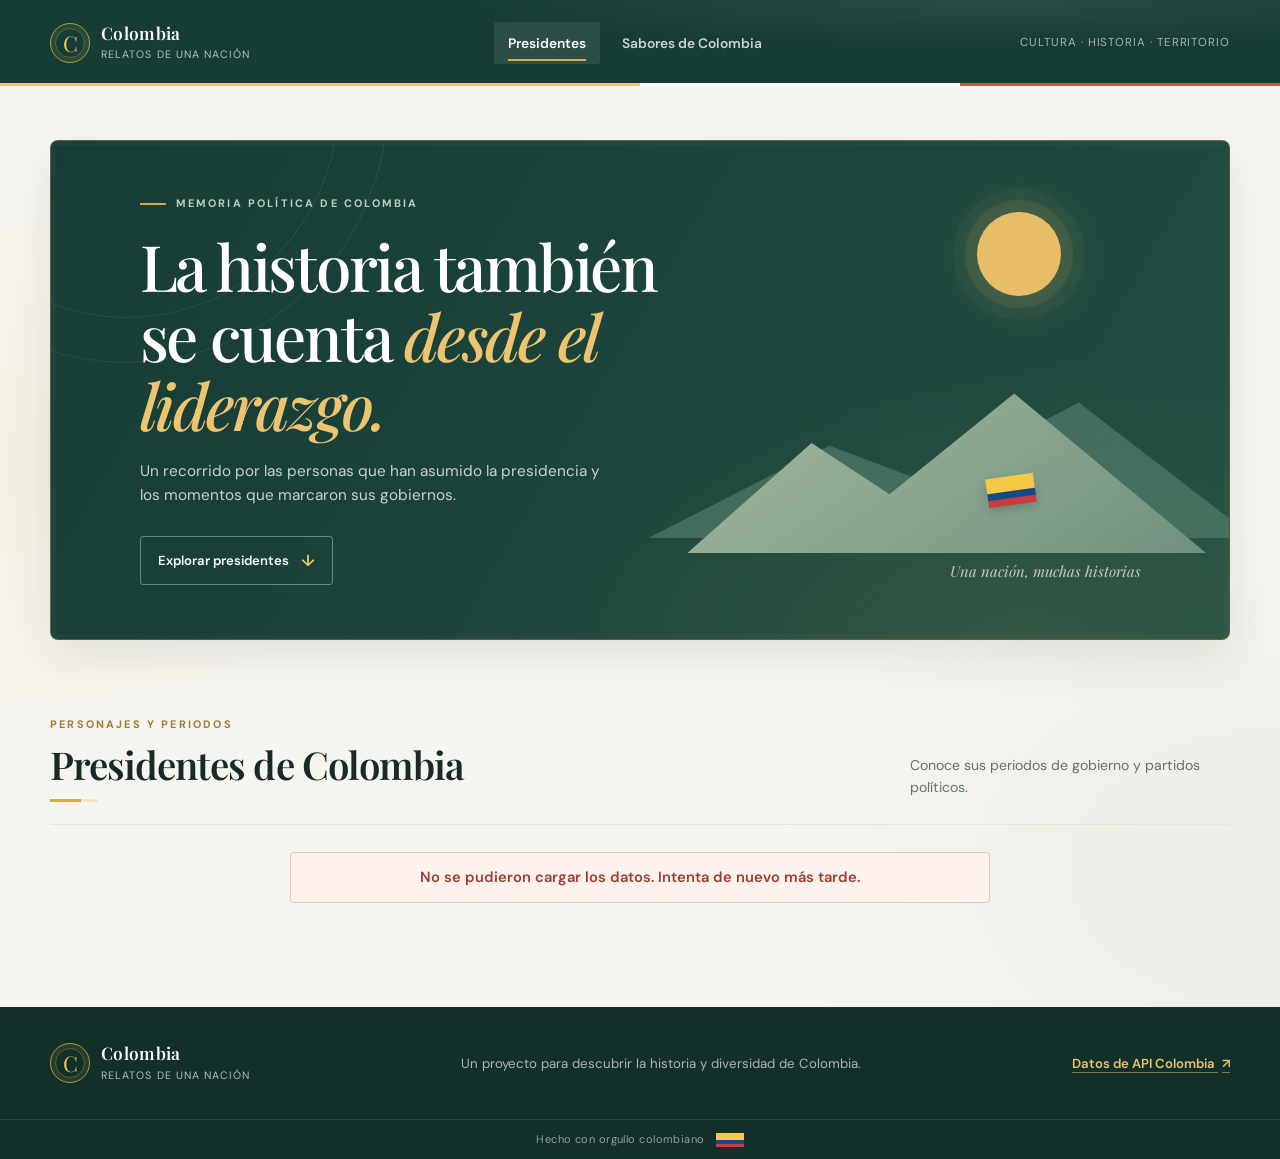
==== index.html @ 1d995907 "feat:" ====
<!DOCTYPE html>
<html lang="es">
<head>
  <meta charset="UTF-8">
  <meta name="viewport" content="width=device-width, initial-scale=1.0">
  <title>Presidentes de Colombia</title>
  <link rel="stylesheet" href="css/style.css">
</head>
<body>

  <header class="encabezado">
    <div class="barra-superior">
      <a class="marca" href="index.html" aria-label="Mini Portal de Colombia, inicio">
        <span class="marca-icono" aria-hidden="true">C</span>
        <span><strong>Colombia</strong><small>Relatos de una nación</small></span>
      </a>
      <nav class="menu" aria-label="Navegación principal">
        <a href="index.html" class="activo" aria-current="page">Presidentes</a>
        <a href="sabores.html">Sabores de Colombia</a>
      </nav>
      <span class="encabezado-detalle">Cultura · Historia · Territorio</span>
    </div>
  </header>

  <main class="principal">
    <section class="intro">
      <div class="intro-contenido">
        <p class="sobretitulo"><span></span> MEMORIA POLÍTICA DE COLOMBIA</p>
        <h1>La historia también se cuenta <em>desde el liderazgo.</em></h1>
        <p class="intro-descripcion">Un recorrido por las personas que han asumido la presidencia y los momentos que marcaron sus gobiernos.</p>
        <a class="enlace-recorrido" href="#contenedor">Explorar presidentes <span aria-hidden="true">↓</span></a>
      </div>
      <div class="intro-ilustracion" aria-hidden="true">
        <div class="sol"></div>
        <div class="montana montana-atras"></div>
        <div class="montana montana-frente"></div>
        <div class="bandera"><span></span><span></span><span></span></div>
        <p>Una nación, muchas historias</p>
      </div>
    </section>

    <section class="listado" aria-labelledby="titulo-listado">
      <div class="listado-encabezado">
        <div>
          <p class="sobretitulo">PERSONAJES Y PERIODOS</p>
          <h2 id="titulo-listado">Presidentes de Colombia</h2>
        </div>
        <p class="listado-nota">Conoce sus periodos de gobierno y partidos políticos.</p>
      </div>
      <p id="mensaje" class="mensaje" role="status" aria-live="polite"></p>
      <p id="resumen" class="resumen"></p>

      <section id="contenedor" class="grilla" aria-label="Listado de presidentes"></section>
    </section>
  </main>

  <footer class="pie">
    <div class="pie-contenido">
      <a class="marca marca-pie" href="index.html">
        <span class="marca-icono" aria-hidden="true">C</span>
        <span><strong>Colombia</strong><small>Relatos de una nación</small></span>
      </a>
      <p>Un proyecto para descubrir la historia y diversidad de Colombia.</p>
      <a class="fuente" href="https://api-colombia.com/" target="_blank" rel="noopener noreferrer">Datos de API Colombia <span aria-hidden="true">↗</span></a>
    </div>
    <div class="pie-final"><span>Hecho con orgullo colombiano</span><span class="tricolor" aria-hidden="true"></span></div>
  </footer>

  <script src="script.js"></script>
</body>
</html>
---- css/style.css ----
@import url("https://fonts.googleapis.com/css2?family=DM+Sans:wght@400;500;600;700&family=Playfair+Display:wght@500;600;700&display=swap");

:root {
  color-scheme: light;
  --tinta: #172a27;
  --tinta-suave: #61716c;
  --bosque: #173c35;
  --bosque-claro: #24574b;
  --dorado: #d7a84e;
  --crema: #f7f5ef;
  --papel: #fffefa;
  --linea: #e8e4da;
  --sombra: 0 18px 48px rgba(30, 48, 41, 0.1);
}

* {
  box-sizing: border-box;
  margin: 0;
  padding: 0;
}

html {
  scroll-behavior: smooth;
}

body {
  min-width: 320px;
  min-height: 100vh;
  display: flex;
  flex-direction: column;
  background:
    radial-gradient(ellipse at 0% 40%, rgba(215, 168, 78, 0.075), transparent 29rem),
    radial-gradient(ellipse at 100% 75%, rgba(36, 87, 75, 0.055), transparent 32rem),
    var(--crema);
  color: var(--tinta);
  font-family: "DM Sans", "Segoe UI", sans-serif;
  line-height: 1.6;
  -webkit-font-smoothing: antialiased;
}

a {
  color: inherit;
}

a:focus-visible {
  outline: 3px solid var(--dorado);
  outline-offset: 4px;
}

.encabezado {
  position: relative;
  z-index: 1;
  background:
    radial-gradient(ellipse at 78% 0%, rgba(255, 255, 255, 0.08), transparent 38%),
    var(--bosque);
  color: #fff;
}

.encabezado::after {
  position: absolute;
  right: 0;
  bottom: 0;
  left: 0;
  height: 3px;
  background: linear-gradient(90deg, #f3c84b 0 50%, #fff 50% 75%, #d54b45 75%);
  content: "";
}

.barra-superior {
  width: min(1180px, calc(100% - 48px));
  min-height: 86px;
  margin: 0 auto;
  display: flex;
  align-items: center;
  justify-content: space-between;
  gap: 32px;
}

.marca {
  display: inline-flex;
  align-items: center;
  gap: 11px;
  color: inherit;
  text-decoration: none;
}

.marca-icono {
  position: relative;
  width: 40px;
  height: 40px;
  display: grid;
  place-items: center;
  border: 1px solid rgba(243, 200, 75, 0.7);
  border-radius: 50%;
  color: #f3c84b;
  font-family: "Playfair Display", Georgia, serif;
  font-size: 1.35rem;
  box-shadow: inset 0 0 0 4px rgba(243, 200, 75, 0.09);
}

.marca-icono::after {
  position: absolute;
  inset: 4px;
  border: 1px solid rgba(243, 200, 75, 0.32);
  border-radius: 50%;
  content: "";
}

.marca strong,
.marca small {
  display: block;
}

.marca strong {
  font-family: "Playfair Display", Georgia, serif;
  font-size: 1.08rem;
  font-weight: 600;
  letter-spacing: 0.02em;
  line-height: 1.2;
}

.marca small {
  margin-top: 3px;
  color: rgba(255, 255, 255, 0.68);
  font-size: 0.67rem;
  letter-spacing: 0.1em;
  text-transform: uppercase;
}

.menu {
  align-self: stretch;
  display: flex;
  align-items: center;
  gap: 8px;
}

.menu a {
  position: relative;
  padding: 10px 14px;
  border-radius: 3px;
  color: rgba(255, 255, 255, 0.78);
  font-size: 0.86rem;
  font-weight: 600;
  text-decoration: none;
  transition: color 180ms ease, background 180ms ease;
}

.menu a:hover,
.menu a.activo {
  background: rgba(255, 255, 255, 0.09);
  color: #fff;
}

.menu a.activo::after {
  position: absolute;
  right: 14px;
  bottom: 3px;
  left: 14px;
  height: 2px;
  background: var(--dorado);
  content: "";
}

.encabezado-detalle {
  color: rgba(255, 255, 255, 0.62);
  font-size: 0.72rem;
  letter-spacing: 0.08em;
  text-transform: uppercase;
}

.principal {
  width: min(1180px, calc(100% - 48px));
  flex: 1;
  margin: 0 auto;
  padding: 54px 0 80px;
}

.intro {
  position: relative;
  min-height: 385px;
  overflow: hidden;
  display: grid;
  grid-template-columns: 1.12fr 0.88fr;
  align-items: center;
  margin-bottom: 76px;
  padding: 54px 7.5%;
  border: 1px solid rgba(234, 196, 110, 0.25);
  border-radius: 8px;
  background:
    radial-gradient(ellipse at 82% 100%, rgba(216, 173, 92, 0.12), transparent 40%),
    linear-gradient(120deg, #173c35, #204d42);
  box-shadow: var(--sombra), inset 0 0 0 5px rgba(255, 255, 255, 0.025);
  color: #fff;
}

.intro::before,
.intro::after {
  position: absolute;
  border: 1px solid rgba(255, 255, 255, 0.08);
  border-radius: 50%;
  content: "";
  pointer-events: none;
}

.intro::before {
  width: 420px;
  height: 420px;
  top: -245px;
  left: -135px;
}

.intro::after {
  width: 520px;
  height: 520px;
  top: -300px;
  left: -185px;
}

.intro-contenido {
  position: relative;
  z-index: 1;
  max-width: 580px;
}

.sobretitulo {
  color: #bbd0c4;
  font-size: 0.68rem;
  font-weight: 700;
  letter-spacing: 0.2em;
}

.intro .sobretitulo {
  display: flex;
  align-items: center;
  gap: 10px;
  margin-bottom: 19px;
}

.intro .sobretitulo span {
  width: 26px;
  height: 2px;
  background: var(--dorado);
}

.intro h1 {
  max-width: 620px;
  font-family: "Playfair Display", Georgia, serif;
  font-size: clamp(2.5rem, 5vw, 4.25rem);
  font-weight: 500;
  letter-spacing: -0.035em;
  line-height: 1.08;
}

.intro h1 em {
  color: #edc46f;
  font-weight: 500;
}

.intro-descripcion {
  max-width: 470px;
  margin-top: 20px;
  color: rgba(255, 255, 255, 0.76);
  font-size: 0.96rem;
}

.enlace-recorrido {
  display: inline-flex;
  align-items: center;
  gap: 12px;
  margin-top: 28px;
  padding: 11px 17px;
  border: 1px solid rgba(255, 255, 255, 0.36);
  border-radius: 3px;
  color: #fff;
  font-size: 0.82rem;
  font-weight: 600;
  text-decoration: none;
  transition: background 180ms ease, border-color 180ms ease;
}

.enlace-recorrido:hover {
  border-color: var(--dorado);
  background: rgba(255, 255, 255, 0.08);
}

.enlace-recorrido span {
  color: #edc46f;
  font-size: 1rem;
}

.intro-ilustracion {
  position: relative;
  min-height: 255px;
  align-self: stretch;
}

.intro-ilustracion::before {
  position: absolute;
  top: 12%;
  left: 12%;
  width: 5px;
  height: 5px;
  border-radius: 50%;
  background: rgba(255, 255, 255, 0.85);
  box-shadow:
    54px 34px 0 -1px rgba(255, 255, 255, 0.65),
    132px 4px 0 -1px rgba(255, 255, 255, 0.55),
    192px 52px 0 -2px rgba(255, 255, 255, 0.75),
    236px 18px 0 -1px rgba(255, 255, 255, 0.55);
}

.sol {
  position: absolute;
  top: 17px;
  right: 18%;
  width: 84px;
  height: 84px;
  border-radius: 50%;
  background: #e8bd68;
  box-shadow:
    0 0 0 12px rgba(232, 189, 104, 0.08),
    0 0 0 24px rgba(232, 189, 104, 0.04),
    0 0 60px rgba(232, 189, 104, 0.24);
}

.montana {
  position: absolute;
  right: -15%;
  bottom: 32px;
  width: 118%;
  height: 160px;
  clip-path: polygon(0 100%, 24% 31%, 39% 63%, 63% 0, 100% 100%);
}

.montana-atras {
  right: -26%;
  bottom: 47px;
  width: 138%;
  background: #588170;
  opacity: 0.62;
  clip-path: polygon(0 100%, 30% 42%, 46% 65%, 71% 15%, 100% 100%);
}

.montana-frente {
  background: linear-gradient(145deg, #a5b99d, #6f9180);
}

.bandera {
  position: absolute;
  right: 24%;
  bottom: 80px;
  z-index: 1;
  width: 48px;
  height: 29px;
  transform: rotate(-8deg);
  filter: drop-shadow(0 4px 5px rgba(15, 33, 28, 0.2));
}

.bandera span {
  display: block;
  height: 50%;
  background: #f4c744;
}

.bandera span:nth-child(2),
.bandera span:nth-child(3) {
  height: 25%;
  background: #17488a;
}

.bandera span:nth-child(3) {
  background: #c83c3b;
}

.intro-ilustracion > p {
  position: absolute;
  right: 0;
  bottom: 2px;
  color: rgba(255, 255, 255, 0.7);
  font-family: "Playfair Display", Georgia, serif;
  font-size: 0.93rem;
  font-style: italic;
}

.listado-encabezado {
  display: flex;
  align-items: end;
  justify-content: space-between;
  gap: 24px;
  margin-bottom: 27px;
  padding-bottom: 22px;
  border-bottom: 1px solid var(--linea);
}

.listado-encabezado .sobretitulo {
  margin-bottom: 7px;
  color: #a17b36;
}

.listado-encabezado h2 {
  color: var(--tinta);
  font-family: "Playfair Display", Georgia, serif;
  font-size: clamp(1.8rem, 3vw, 2.45rem);
  font-weight: 600;
  letter-spacing: -0.025em;
  line-height: 1.2;
}

.listado-encabezado h2::after {
  width: 48px;
  height: 3px;
  display: block;
  margin-top: 12px;
  background: linear-gradient(90deg, var(--dorado) 0 65%, rgba(215, 168, 78, 0.2) 65%);
  content: "";
}

.listado-nota {
  max-width: 320px;
  padding-bottom: 3px;
  color: var(--tinta-suave);
  font-size: 0.88rem;
}

.mensaje {
  margin: 18px 0 24px;
  color: var(--bosque-claro);
  font-size: 0.92rem;
  font-weight: 600;
  text-align: center;
}

.mensaje:empty {
  display: none;
}

.mensaje.cargando::before {
  width: 17px;
  height: 17px;
  display: inline-block;
  margin-right: 10px;
  border: 2px solid #d5dfd6;
  border-top-color: var(--bosque-claro);
  border-radius: 50%;
  animation: girar 800ms linear infinite;
  content: "";
  vertical-align: -4px;
}

.mensaje.error {
  max-width: 700px;
  margin-right: auto;
  margin-left: auto;
  padding: 13px 18px;
  border: 1px solid #e6c6bd;
  border-radius: 4px;
  background: #fff2ee;
  color: #9c3d31;
}

.resumen {
  width: fit-content;
  margin: 0 auto 24px;
  padding: 7px 15px;
  border: 1px solid #e6d5ad;
  border-radius: 999px;
  background: #fbf3df;
  color: #795e2c;
  font-size: 0.8rem;
  font-weight: 700;
}

.resumen:empty {
  display: none;
}

.grilla {
  display: grid;
  grid-template-columns: repeat(auto-fill, minmax(245px, 1fr));
  gap: 23px;
}

.tarjeta {
  position: relative;
  overflow: hidden;
  display: flex;
  flex-direction: column;
  border: 1px solid var(--linea);
  border-radius: 7px;
  background: var(--papel);
  box-shadow: 0 5px 18px rgba(30, 48, 41, 0.045);
  transition: transform 220ms ease, box-shadow 220ms ease, border-color 220ms ease;
}

.tarjeta::before {
  position: absolute;
  top: 0;
  right: 0;
  left: 0;
  z-index: 2;
  height: 3px;
  background: linear-gradient(90deg, #f3c84b, #d7a84e 55%, #c83c3b);
  content: "";
}

.tarjeta::after {
  position: absolute;
  top: 3px;
  right: 0;
  left: 0;
  z-index: 1;
  height: 100px;
  background: linear-gradient(180deg, rgba(18, 47, 42, 0.18), transparent);
  content: "";
  pointer-events: none;
}

.tarjeta:hover {
  transform: translateY(-5px);
  border-color: #d7c9a9;
  box-shadow: 0 17px 32px rgba(30, 48, 41, 0.12);
}

.tarjeta img {
  width: 100%;
  height: 220px;
  display: block;
  object-fit: cover;
  background: #e9e7df;
  filter: saturate(0.88);
  transition: filter 240ms ease, transform 350ms ease;
}

.tarjeta:hover img {
  transform: scale(1.035);
  filter: saturate(1.08);
}

.tarjeta-cuerpo {
  flex: 1;
  display: flex;
  flex-direction: column;
  align-items: flex-start;
  gap: 9px;
  padding: 20px;
}

.tarjeta-cuerpo::before {
  width: 30px;
  height: 2px;
  display: block;
  background: var(--dorado);
  content: "";
}

.tarjeta h3 {
  color: var(--tinta);
  font-family: "Playfair Display", Georgia, serif;
  font-size: 1.23rem;
  line-height: 1.3;
}

.tarjeta p {
  color: var(--tinta-suave);
  font-size: 0.88rem;
}

.etiqueta {
  display: inline-flex;
  align-items: center;
  padding: 5px 10px;
  border: 1px solid #e6d5ad;
  border-radius: 999px;
  background: #fbf3df;
  color: #795e2c;
  font-size: 0.72rem;
  font-weight: 700;
}

.pie {
  background: #122f2a;
  color: #fff;
}

.pie-contenido {
  width: min(1180px, calc(100% - 48px));
  min-height: 112px;
  margin: 0 auto;
  display: flex;
  align-items: center;
  justify-content: space-between;
  gap: 24px;
}

.pie-contenido > p {
  color: rgba(255, 255, 255, 0.65);
  font-size: 0.83rem;
}

.fuente {
  color: #eac46e;
  font-size: 0.82rem;
  font-weight: 600;
  text-decoration-color: rgba(234, 196, 110, 0.5);
  text-underline-offset: 4px;
}

.fuente span {
  margin-left: 4px;
}

.pie-final {
  min-height: 40px;
  display: flex;
  align-items: center;
  justify-content: center;
  gap: 11px;
  border-top: 1px solid rgba(255, 255, 255, 0.1);
  color: rgba(255, 255, 255, 0.55);
  font-size: 0.69rem;
  letter-spacing: 0.04em;
}

.tricolor {
  width: 28px;
  height: 14px;
  display: inline-block;
  background: linear-gradient(to bottom, #f3c84b 0 50%, #17488a 50% 75%, #c83c3b 75%);
}

@keyframes girar {
  to {
    transform: rotate(360deg);
  }
}

@media (max-width: 850px) {
  .barra-superior {
    gap: 15px;
  }

  .encabezado-detalle {
    display: none;
  }

  .intro {
    min-height: 350px;
    padding: 45px 6%;
  }

  .intro-ilustracion {
    min-height: 230px;
  }

  .listado-encabezado {
    align-items: flex-start;
    flex-direction: column;
    gap: 9px;
  }
}

@media (max-width: 600px) {
  .barra-superior,
  .principal,
  .pie-contenido {
    width: min(100% - 32px, 520px);
  }

  .barra-superior {
    min-height: 74px;
    flex-wrap: wrap;
    gap: 10px;
    padding: 13px 0;
  }

  .marca-icono {
    width: 35px;
    height: 35px;
  }

  .menu {
    gap: 0;
  }

  .menu a {
    padding: 8px 9px;
    font-size: 0.75rem;
  }

  .menu a.activo::after {
    right: 9px;
    left: 9px;
  }

  .principal {
    padding-top: 24px;
    padding-bottom: 54px;
  }

  .intro {
    min-height: 0;
    grid-template-columns: 1fr;
    gap: 14px;
    margin-bottom: 52px;
    padding: 35px 25px 22px;
  }

  .intro h1 {
    font-size: clamp(2.35rem, 11vw, 3.35rem);
  }

  .intro-descripcion {
    font-size: 0.89rem;
  }

  .intro-ilustracion {
    min-height: 145px;
    margin: 0 -12px;
  }

  .intro-ilustracion::before {
    left: 7%;
    box-shadow:
      42px 25px 0 -1px rgba(255, 255, 255, 0.65),
      105px 3px 0 -1px rgba(255, 255, 255, 0.55),
      154px 37px 0 -2px rgba(255, 255, 255, 0.75);
  }

  .sol {
    top: 4px;
    right: 24%;
    width: 60px;
    height: 60px;
  }

  .montana {
    bottom: 22px;
    height: 115px;
  }

  .montana-atras {
    bottom: 33px;
  }

  .bandera {
    right: 32%;
    bottom: 55px;
    transform: scale(0.82) rotate(-8deg);
  }

  .intro-ilustracion > p {
    right: 4px;
    bottom: 0;
    font-size: 0.8rem;
  }

  .listado-encabezado h2 {
    font-size: 2rem;
  }

  .listado-nota {
    font-size: 0.83rem;
  }

  .grilla {
    grid-template-columns: 1fr;
    gap: 16px;
  }

  .tarjeta img {
    height: 205px;
  }

  .tarjeta::after {
    height: 95px;
  }

  .pie-contenido {
    align-items: flex-start;
    flex-direction: column;
    gap: 13px;
    padding-top: 25px;
    padding-bottom: 23px;
  }

  .pie-final {
    font-size: 0.63rem;
  }
}

@media (prefers-reduced-motion: reduce) {
  *,
  *::before,
  *::after {
    scroll-behavior: auto !important;
    animation-duration: 0.01ms !important;
    animation-iteration-count: 1 !important;
    transition-duration: 0.01ms !important;
  }
}
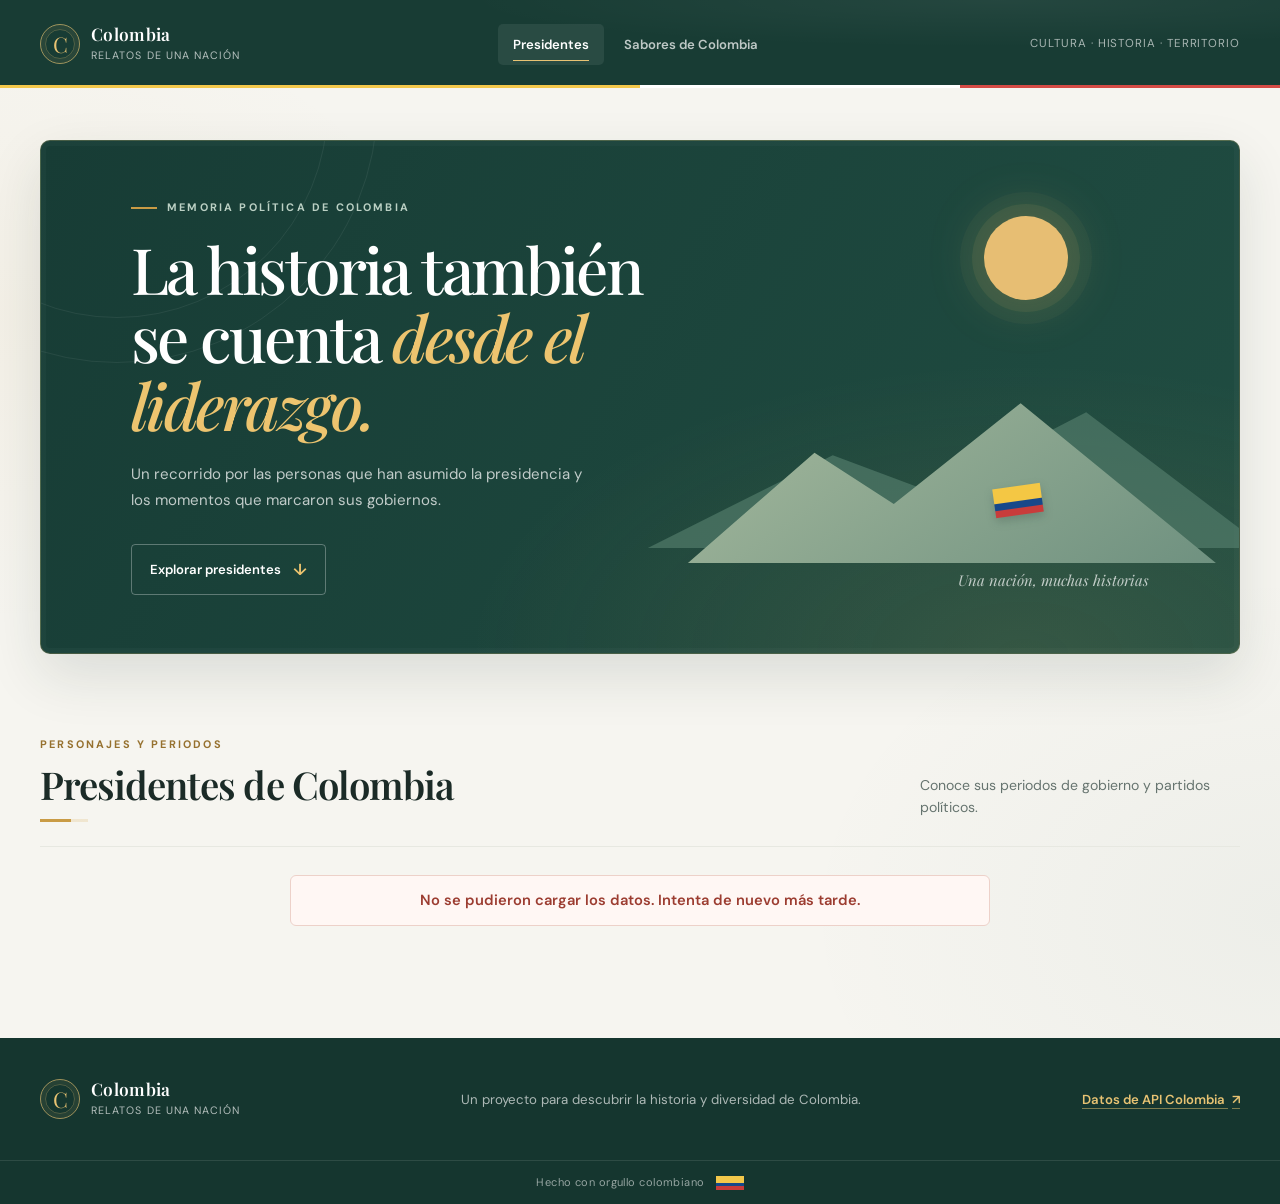
==== commit a2f340d6: "feat:" ====
--- a/index.html
+++ b/index.html
@@ -4,6 +4,7 @@
   <meta charset="UTF-8">
   <meta name="viewport" content="width=device-width, initial-scale=1.0">
   <title>Presidentes de Colombia</title>
+
   <link rel="stylesheet" href="css/style.css">
 </head>
 <body>
--- a/css/style.css
+++ b/css/style.css
@@ -2,15 +2,15 @@
 
 :root {
   color-scheme: light;
-  --tinta: #172a27;
-  --tinta-suave: #61716c;
-  --bosque: #173c35;
-  --bosque-claro: #24574b;
-  --dorado: #d7a84e;
-  --crema: #f7f5ef;
-  --papel: #fffefa;
-  --linea: #e8e4da;
-  --sombra: 0 18px 48px rgba(30, 48, 41, 0.1);
+  --tinta: #1b2b27;
+  --tinta-suave: #66746f;
+  --bosque: #183c34;
+  --bosque-claro: #28564b;
+  --dorado: #c99b45;
+  --crema: #f6f5f0;
+  --papel: #fff;
+  --linea: #e7e8e1;
+  --sombra: 0 22px 55px rgba(26, 48, 40, 0.12);
 }
 
 * {
@@ -29,8 +29,8 @@
   display: flex;
   flex-direction: column;
   background:
-    radial-gradient(ellipse at 0% 40%, rgba(215, 168, 78, 0.075), transparent 29rem),
-    radial-gradient(ellipse at 100% 75%, rgba(36, 87, 75, 0.055), transparent 32rem),
+    radial-gradient(ellipse at 0% 26%, rgba(201, 155, 69, 0.055), transparent 28rem),
+    radial-gradient(ellipse at 100% 76%, rgba(40, 86, 75, 0.045), transparent 30rem),
     var(--crema);
   color: var(--tinta);
   font-family: "DM Sans", "Segoe UI", sans-serif;
@@ -51,7 +51,7 @@
   position: relative;
   z-index: 1;
   background:
-    radial-gradient(ellipse at 78% 0%, rgba(255, 255, 255, 0.08), transparent 38%),
+    radial-gradient(ellipse at 78% 0%, rgba(255, 255, 255, 0.055), transparent 38%),
     var(--bosque);
   color: #fff;
 }
@@ -67,8 +67,8 @@
 }
 
 .barra-superior {
-  width: min(1180px, calc(100% - 48px));
-  min-height: 86px;
+  width: min(1200px, calc(100% - 64px));
+  min-height: 88px;
   margin: 0 auto;
   display: flex;
   align-items: center;
@@ -90,18 +90,18 @@
   height: 40px;
   display: grid;
   place-items: center;
-  border: 1px solid rgba(243, 200, 75, 0.7);
+  border: 1px solid rgba(232, 195, 115, 0.65);
   border-radius: 50%;
-  color: #f3c84b;
+  color: #e8c373;
   font-family: "Playfair Display", Georgia, serif;
   font-size: 1.35rem;
-  box-shadow: inset 0 0 0 4px rgba(243, 200, 75, 0.09);
+  box-shadow: inset 0 0 0 4px rgba(232, 195, 115, 0.08);
 }
 
 .marca-icono::after {
   position: absolute;
   inset: 4px;
-  border: 1px solid rgba(243, 200, 75, 0.32);
+  border: 1px solid rgba(232, 195, 115, 0.28);
   border-radius: 50%;
   content: "";
 }
@@ -131,15 +131,15 @@
   align-self: stretch;
   display: flex;
   align-items: center;
-  gap: 8px;
+  gap: 5px;
 }
 
 .menu a {
   position: relative;
-  padding: 10px 14px;
-  border-radius: 3px;
-  color: rgba(255, 255, 255, 0.78);
-  font-size: 0.86rem;
+  padding: 10px 15px;
+  border-radius: 5px;
+  color: rgba(255, 255, 255, 0.72);
+  font-size: 0.82rem;
   font-weight: 600;
   text-decoration: none;
   transition: color 180ms ease, background 180ms ease;
@@ -147,17 +147,17 @@
 
 .menu a:hover,
 .menu a.activo {
-  background: rgba(255, 255, 255, 0.09);
+  background: rgba(255, 255, 255, 0.075);
   color: #fff;
 }
 
 .menu a.activo::after {
   position: absolute;
-  right: 14px;
-  bottom: 3px;
-  left: 14px;
-  height: 2px;
-  background: var(--dorado);
+  right: 15px;
+  bottom: 4px;
+  left: 15px;
+  height: 1px;
+  background: #e8c373;
   content: "";
 }
 
@@ -169,23 +169,23 @@
 }
 
 .principal {
-  width: min(1180px, calc(100% - 48px));
+  width: min(1200px, calc(100% - 64px));
   flex: 1;
   margin: 0 auto;
-  padding: 54px 0 80px;
+  padding: 52px 0 88px;
 }
 
 .intro {
   position: relative;
-  min-height: 385px;
+  min-height: 400px;
   overflow: hidden;
   display: grid;
   grid-template-columns: 1.12fr 0.88fr;
   align-items: center;
-  margin-bottom: 76px;
-  padding: 54px 7.5%;
-  border: 1px solid rgba(234, 196, 110, 0.25);
-  border-radius: 8px;
+  margin-bottom: 82px;
+  padding: 58px 7.5%;
+  border: 1px solid rgba(232, 195, 115, 0.22);
+  border-radius: 10px;
   background:
     radial-gradient(ellipse at 82% 100%, rgba(216, 173, 92, 0.12), transparent 40%),
     linear-gradient(120deg, #173c35, #204d42);
@@ -196,7 +196,7 @@
 .intro::before,
 .intro::after {
   position: absolute;
-  border: 1px solid rgba(255, 255, 255, 0.08);
+  border: 1px solid rgba(255, 255, 255, 0.065);
   border-radius: 50%;
   content: "";
   pointer-events: none;
@@ -245,10 +245,10 @@
 .intro h1 {
   max-width: 620px;
   font-family: "Playfair Display", Georgia, serif;
-  font-size: clamp(2.5rem, 5vw, 4.25rem);
+  font-size: clamp(2.75rem, 5vw, 4.3rem);
   font-weight: 500;
-  letter-spacing: -0.035em;
-  line-height: 1.08;
+  letter-spacing: -0.04em;
+  line-height: 1.06;
 }
 
 .intro h1 em {
@@ -258,29 +258,31 @@
 
 .intro-descripcion {
   max-width: 470px;
-  margin-top: 20px;
-  color: rgba(255, 255, 255, 0.76);
-  font-size: 0.96rem;
+  margin-top: 22px;
+  color: rgba(255, 255, 255, 0.73);
+  font-size: 0.94rem;
+  line-height: 1.75;
 }
 
 .enlace-recorrido {
   display: inline-flex;
   align-items: center;
   gap: 12px;
-  margin-top: 28px;
-  padding: 11px 17px;
-  border: 1px solid rgba(255, 255, 255, 0.36);
-  border-radius: 3px;
+  margin-top: 30px;
+  padding: 12px 18px;
+  border: 1px solid rgba(255, 255, 255, 0.3);
+  border-radius: 4px;
   color: #fff;
   font-size: 0.82rem;
   font-weight: 600;
   text-decoration: none;
-  transition: background 180ms ease, border-color 180ms ease;
+  transition: background 180ms ease, border-color 180ms ease, transform 180ms ease;
 }
 
 .enlace-recorrido:hover {
-  border-color: var(--dorado);
+  border-color: #e8c373;
   background: rgba(255, 255, 255, 0.08);
+  transform: translateY(-2px);
 }
 
 .enlace-recorrido span {
@@ -316,7 +318,7 @@
   width: 84px;
   height: 84px;
   border-radius: 50%;
-  background: #e8bd68;
+  background: #e7be73;
   box-shadow:
     0 0 0 12px rgba(232, 189, 104, 0.08),
     0 0 0 24px rgba(232, 189, 104, 0.04),
@@ -387,20 +389,20 @@
   align-items: end;
   justify-content: space-between;
   gap: 24px;
-  margin-bottom: 27px;
-  padding-bottom: 22px;
+  margin-bottom: 28px;
+  padding-bottom: 24px;
   border-bottom: 1px solid var(--linea);
 }
 
 .listado-encabezado .sobretitulo {
   margin-bottom: 7px;
-  color: #a17b36;
+  color: #96712f;
 }
 
 .listado-encabezado h2 {
   color: var(--tinta);
   font-family: "Playfair Display", Georgia, serif;
-  font-size: clamp(1.8rem, 3vw, 2.45rem);
+  font-size: clamp(1.9rem, 3vw, 2.5rem);
   font-weight: 600;
   letter-spacing: -0.025em;
   line-height: 1.2;
@@ -452,20 +454,20 @@
   margin-right: auto;
   margin-left: auto;
   padding: 13px 18px;
-  border: 1px solid #e6c6bd;
-  border-radius: 4px;
-  background: #fff2ee;
+  border: 1px solid #edd1c9;
+  border-radius: 6px;
+  background: #fff7f4;
   color: #9c3d31;
 }
 
 .resumen {
   width: fit-content;
   margin: 0 auto 24px;
-  padding: 7px 15px;
+  padding: 7px 16px;
   border: 1px solid #e6d5ad;
   border-radius: 999px;
-  background: #fbf3df;
-  color: #795e2c;
+  background: #fbf6e9;
+  color: #715729;
   font-size: 0.8rem;
   font-weight: 700;
 }
@@ -476,8 +478,9 @@
 
 .grilla {
   display: grid;
-  grid-template-columns: repeat(auto-fill, minmax(245px, 1fr));
-  gap: 23px;
+  grid-template-columns: repeat(auto-fill, minmax(min(100%, 255px), 1fr));
+  gap: 24px;
+  align-items: stretch;
 }
 
 .tarjeta {
@@ -485,10 +488,10 @@
   overflow: hidden;
   display: flex;
   flex-direction: column;
-  border: 1px solid var(--linea);
-  border-radius: 7px;
+  border: 1px solid #e8e8e2;
+  border-radius: 8px;
   background: var(--papel);
-  box-shadow: 0 5px 18px rgba(30, 48, 41, 0.045);
+  box-shadow: 0 4px 16px rgba(30, 48, 41, 0.045);
   transition: transform 220ms ease, box-shadow 220ms ease, border-color 220ms ease;
 }
 
@@ -516,18 +519,23 @@
 }
 
 .tarjeta:hover {
-  transform: translateY(-5px);
-  border-color: #d7c9a9;
-  box-shadow: 0 17px 32px rgba(30, 48, 41, 0.12);
+  transform: translateY(-4px);
+  border-color: #d7d4c7;
+  box-shadow: 0 16px 32px rgba(30, 48, 41, 0.11);
+}
+
+.tarjeta:focus-within {
+  outline: 2px solid var(--dorado);
+  outline-offset: 3px;
 }
 
 .tarjeta img {
   width: 100%;
-  height: 220px;
+  height: 228px;
   display: block;
   object-fit: cover;
-  background: #e9e7df;
-  filter: saturate(0.88);
+  background: #eeede7;
+  filter: saturate(0.9);
   transition: filter 240ms ease, transform 350ms ease;
 }
 
@@ -541,8 +549,8 @@
   display: flex;
   flex-direction: column;
   align-items: flex-start;
-  gap: 9px;
-  padding: 20px;
+  gap: 10px;
+  padding: 21px 22px 23px;
 }
 
 .tarjeta-cuerpo::before {
@@ -556,35 +564,36 @@
 .tarjeta h3 {
   color: var(--tinta);
   font-family: "Playfair Display", Georgia, serif;
-  font-size: 1.23rem;
-  line-height: 1.3;
+  font-size: 1.22rem;
+  line-height: 1.35;
 }
 
 .tarjeta p {
   color: var(--tinta-suave);
-  font-size: 0.88rem;
+  font-size: 0.86rem;
+  line-height: 1.7;
 }
 
 .etiqueta {
   display: inline-flex;
   align-items: center;
-  padding: 5px 10px;
+  padding: 4px 10px;
   border: 1px solid #e6d5ad;
   border-radius: 999px;
-  background: #fbf3df;
-  color: #795e2c;
+  background: #fbf6e9;
+  color: #715729;
   font-size: 0.72rem;
   font-weight: 700;
 }
 
 .pie {
-  background: #122f2a;
+  background: #15362f;
   color: #fff;
 }
 
 .pie-contenido {
-  width: min(1180px, calc(100% - 48px));
-  min-height: 112px;
+  width: min(1200px, calc(100% - 64px));
+  min-height: 122px;
   margin: 0 auto;
   display: flex;
   align-items: center;
@@ -598,10 +607,10 @@
 }
 
 .fuente {
-  color: #eac46e;
+  color: #e8c373;
   font-size: 0.82rem;
   font-weight: 600;
-  text-decoration-color: rgba(234, 196, 110, 0.5);
+  text-decoration-color: rgba(232, 195, 115, 0.5);
   text-underline-offset: 4px;
 }
 
@@ -610,7 +619,7 @@
 }
 
 .pie-final {
-  min-height: 40px;
+  min-height: 44px;
   display: flex;
   align-items: center;
   justify-content: center;
@@ -644,8 +653,8 @@
   }
 
   .intro {
-    min-height: 350px;
-    padding: 45px 6%;
+    min-height: 365px;
+    padding: 46px 6%;
   }
 
   .intro-ilustracion {
@@ -663,7 +672,7 @@
   .barra-superior,
   .principal,
   .pie-contenido {
-    width: min(100% - 32px, 520px);
+    width: min(100% - 36px, 520px);
   }
 
   .barra-superior {
@@ -683,7 +692,7 @@
   }
 
   .menu a {
-    padding: 8px 9px;
+    padding: 8px 10px;
     font-size: 0.75rem;
   }
 
@@ -694,19 +703,19 @@
 
   .principal {
     padding-top: 24px;
-    padding-bottom: 54px;
+    padding-bottom: 58px;
   }
 
   .intro {
     min-height: 0;
     grid-template-columns: 1fr;
     gap: 14px;
-    margin-bottom: 52px;
+    margin-bottom: 58px;
     padding: 35px 25px 22px;
   }
 
   .intro h1 {
-    font-size: clamp(2.35rem, 11vw, 3.35rem);
+    font-size: clamp(2.3rem, 10.5vw, 3.25rem);
   }
 
   .intro-descripcion {
@@ -755,7 +764,7 @@
   }
 
   .listado-encabezado h2 {
-    font-size: 2rem;
+    font-size: 1.95rem;
   }
 
   .listado-nota {
@@ -763,12 +772,12 @@
   }
 
   .grilla {
-    grid-template-columns: 1fr;
+    grid-template-columns: minmax(0, 1fr);
     gap: 16px;
   }
 
   .tarjeta img {
-    height: 205px;
+    height: 215px;
   }
 
   .tarjeta::after {
